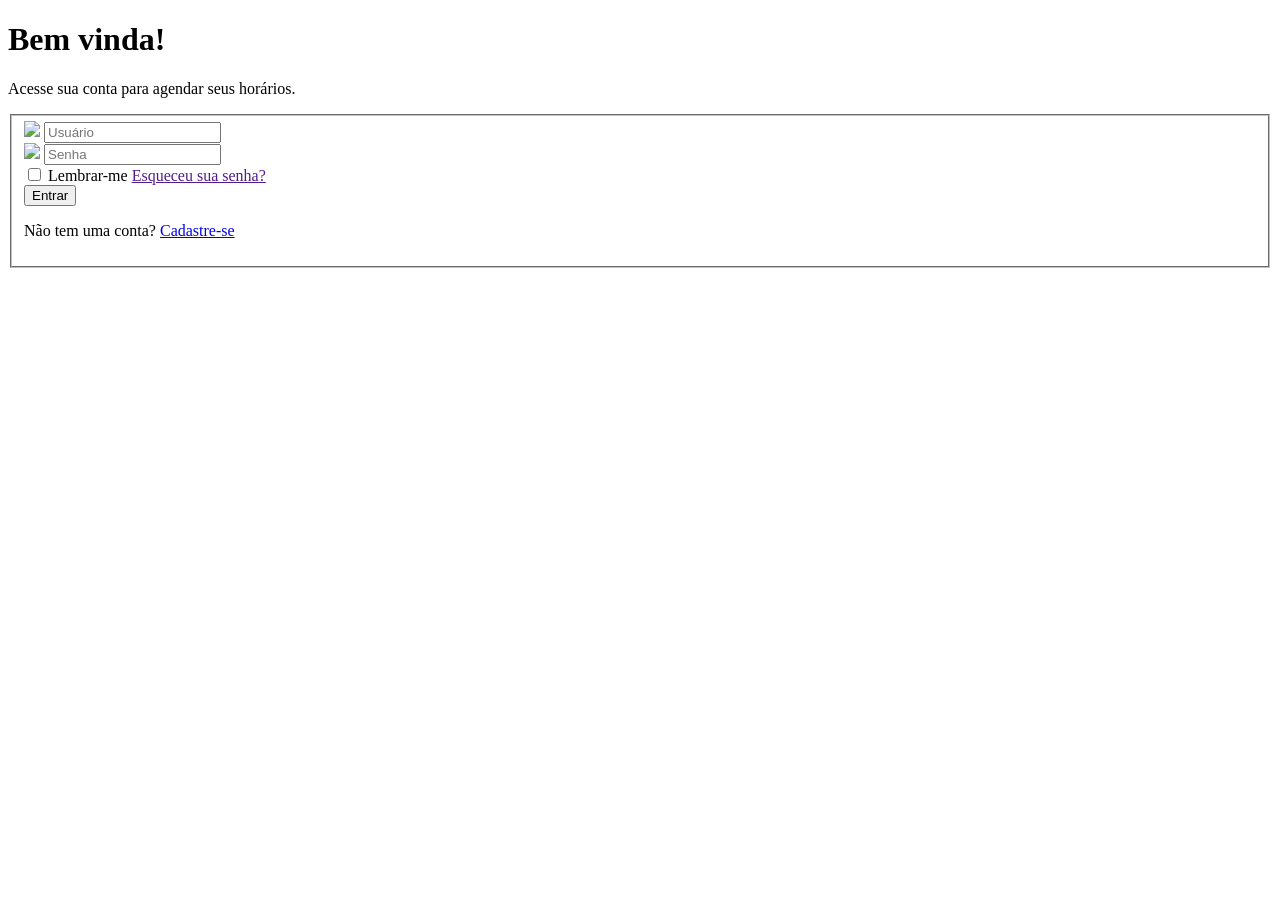
==== index.html @ 5342b72d "Add files via upload" ====
<!DOCTYPE html>
<html lang="en">
<head>
    <meta charset="UTF-8">
    <meta name="viewport" content="width=device-width, initial-scale=1.0">
    <link rel="stylesheet" href="css/style.css">
    <title>login</title>
</head>
<body>
    <h1>Bem vinda!</h1>
    <p>Acesse sua conta para agendar seus horários.</p>

    <form action="#" method="post">
        <fieldset>
           <div class="input-group">
                <img src="img/perfil.png" class="icon">
                <input type="text" placeholder="Usuário" required name="username">
            </div>
            <div class="input-group2">
                <img src="img/cadeado.png" class="icon">
                <input type="password" placeholder="Senha" required name="password">
            </div>
            <div class="rem">
                <input type="checkbox" id="remember">
                <label for="remember">Lembrar-me</label>
                <a href="" class="forgot-password">Esqueceu sua senha?</a>
            </div>

            <div class="action">
                <input type="submit" value="Entrar" class="btn">
            </div>
            <div class="divider">
                <span></span>
            </div>
            <div>
                <p class="register-text">
                        Não tem uma conta? <a href="cadastro.html">Cadastre-se</a>
                </p>
            </div>
        </fieldset>
    </form>
    
</body>
</html>
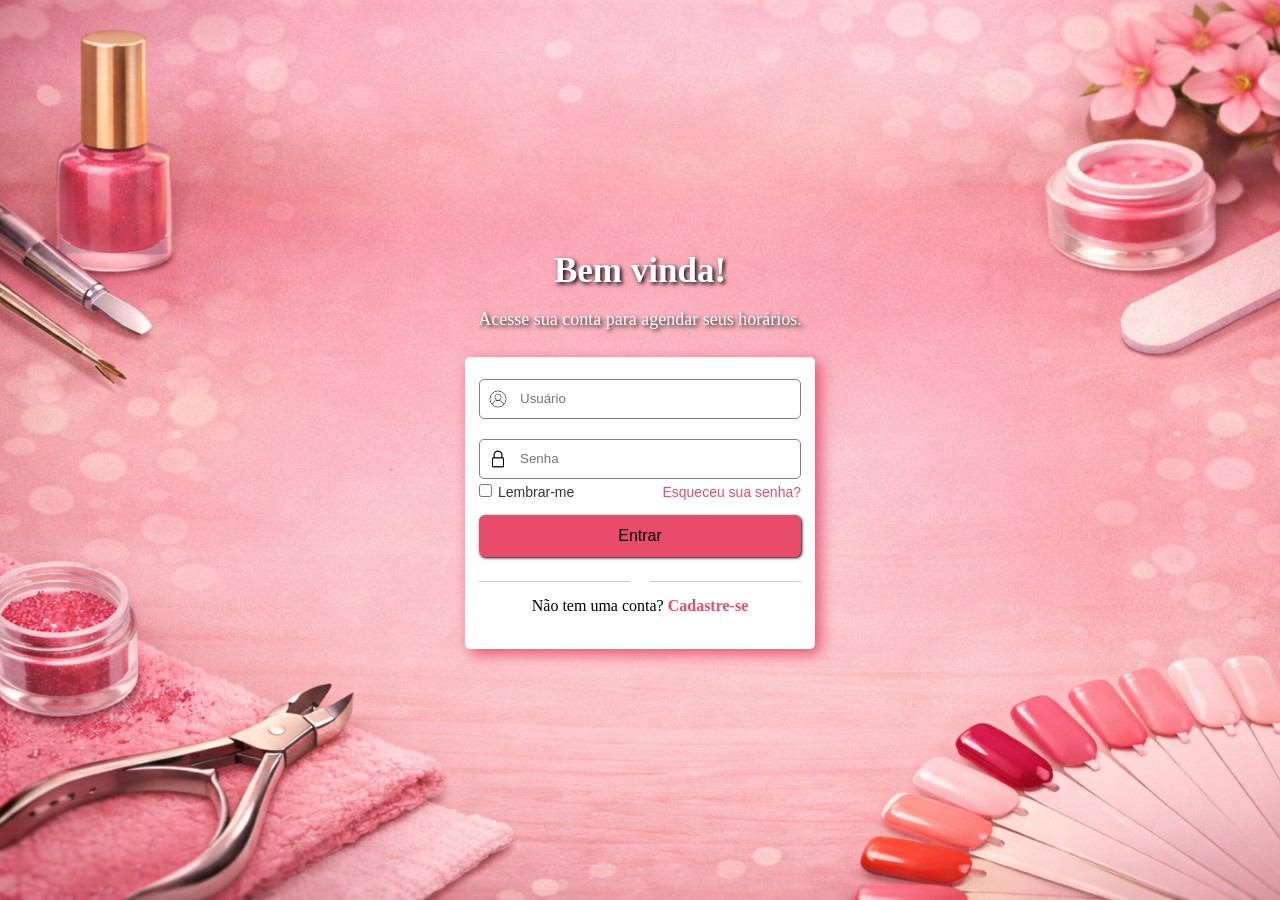
==== commit 6e7a2663: "Add files via upload" ====
--- a/index.html
+++ b/index.html
@@ -23,7 +23,7 @@
             <div class="rem">
                 <input type="checkbox" id="remember">
                 <label for="remember">Lembrar-me</label>
-                <a href="" class="forgot-password">Esqueceu sua senha?</a>
+                <a href="senha.html" class="forgot-password">Esqueceu sua senha?</a>
             </div>
 
             <div class="action">
--- a/css/style.css
+++ b/css/style.css
@@ -0,0 +1,205 @@
+ html {
+    background-color: rosybrown;
+    font-family: Arial, Helvetica, sans-serif;
+ }
+ 
+ body {
+    display: flex;
+    flex-direction: column;
+    justify-content: center;
+    align-items: center;
+    min-height: 100vh;
+    margin: 0;
+    background-image: url(../img/ChatGPT\ Image\ 23\ de\ mar.\ de\ 2026\,\ 11_54_16.png);
+    background-repeat: no-repeat;
+    background-size: cover;
+ }
+  
+ form {
+    width: 350px;
+    background-color: white;
+    border-radius: 5px;
+    box-shadow: 5px 5px 15px #E94B6A;
+    }
+
+ fieldset {
+    border: none;
+    border-radius: 20px;
+ }
+ 
+
+ input,
+ label {
+  display: block;  
+  box-sizing: border-box;
+  width: 100%;
+ }
+
+ label {
+    margin-bottom: .25em;
+ }
+
+ input {
+    padding: .75em;
+    border-radius: 5px;
+    margin-bottom: 1.5em;
+    border: 1px solid gray;
+ }
+
+ h1 {
+    margin: 0;
+    font-family: Cambria, Cochin, Georgia, Times, 'Times New Roman', serif;
+    font-size: 35px;
+    color: white;
+    text-shadow: 2px 2px 4px black;
+ }
+
+ p {
+    margin-bottom: 1.5em;
+    font-family: Cambria, Cochin, Georgia, Times, 'Times New Roman', serif;
+    font-size: 18px;
+    color: white;
+    text-shadow: 2px 2px 4px black;
+ }
+
+ .btn {
+    background-color: #E94B6A;
+    color: black;
+    border: none;
+    border-radius: .40em;
+    box-shadow: 1px 1px 3px black;
+    font-size: 16px;
+ }
+
+.btn:hover {
+    background-color: #E94B6A;
+    color: white;
+    border: none;
+    border-radius: .40em;
+    box-shadow: 1px 1px 5px black;
+    cursor: pointer;
+    font-size: 16px;
+}
+ 
+ .btn:active {
+    background-color: #E94B6A;
+    color: white;
+    border: none;
+    border-radius: .40em;
+    box-shadow: 1px 1px 5px black;
+    cursor: pointer;
+    font-size: 16px;
+    transform: translateY(2px);
+}
+
+div.rem {
+    display: flex;
+    align-items: center;
+    gap: 6px;
+    align-items: flex-start;
+    margin-left: 10px;
+}
+
+#remember {
+    margin: 0;
+    top: -15px;
+    left: -10px;
+    width: auto;
+}
+
+label[for="remember"] {
+    font-size: 14px;
+    color: #333;
+    margin: 0;
+    top: -15px;
+    left: -10px;
+    width: auto;
+}
+
+#remember, label[for="remember"] {
+    position: relative;
+    cursor:pointer;
+}
+
+.forgot-password {
+    position: relative;
+    margin-left: auto;
+    font-size: 14px;
+    color: #E94B6A;
+    text-decoration: none;
+    top: -15px;
+    width: auto;
+}
+
+.forgot-password:hover {
+    color: #a20ee7;
+    text-decoration: underline;
+}
+
+.input-group {
+    margin-top: 1em;
+}
+
+.input-group, .input-group2 {
+    position: relative;
+    width: 100%;
+}
+
+.input-group input, .input-group2 input {
+    width: 100%;
+    padding-left: 40px; /* espaço pro ícone */
+    height: 40px;
+}
+
+.input-group .icon, .input-group2 .icon {
+    position: absolute;
+    left: 10px;
+    top: 50%;
+    transform: translateY(-50%);
+    width: 18px; /* controla tamanho */
+    height: 18px;
+    pointer-events: none;
+}
+
+.register-text {
+    text-align: center;
+    font-size: 16px;
+    margin-top: 10px;
+    color: black;
+    text-shadow: none;
+}
+
+.register-text a {
+    color:#E94B6A;
+    text-decoration: none;
+    font-weight: bold;
+}
+
+.register-text a:hover {
+    text-decoration: underline;
+}
+
+.divider {
+    display: flex;
+    align-items: center;
+    margin: 15px 0;
+    width: 100%;
+}
+
+.divider::before,
+.divider::after {
+    content: '';
+    flex: 1;
+    height: 1px;
+    background: #ccc;
+}
+
+.divider span {
+    margin: 0 10px;
+    font-size: 12px;
+    color: #777;
+}
+
+#cadastro {
+    padding: 15px
+}
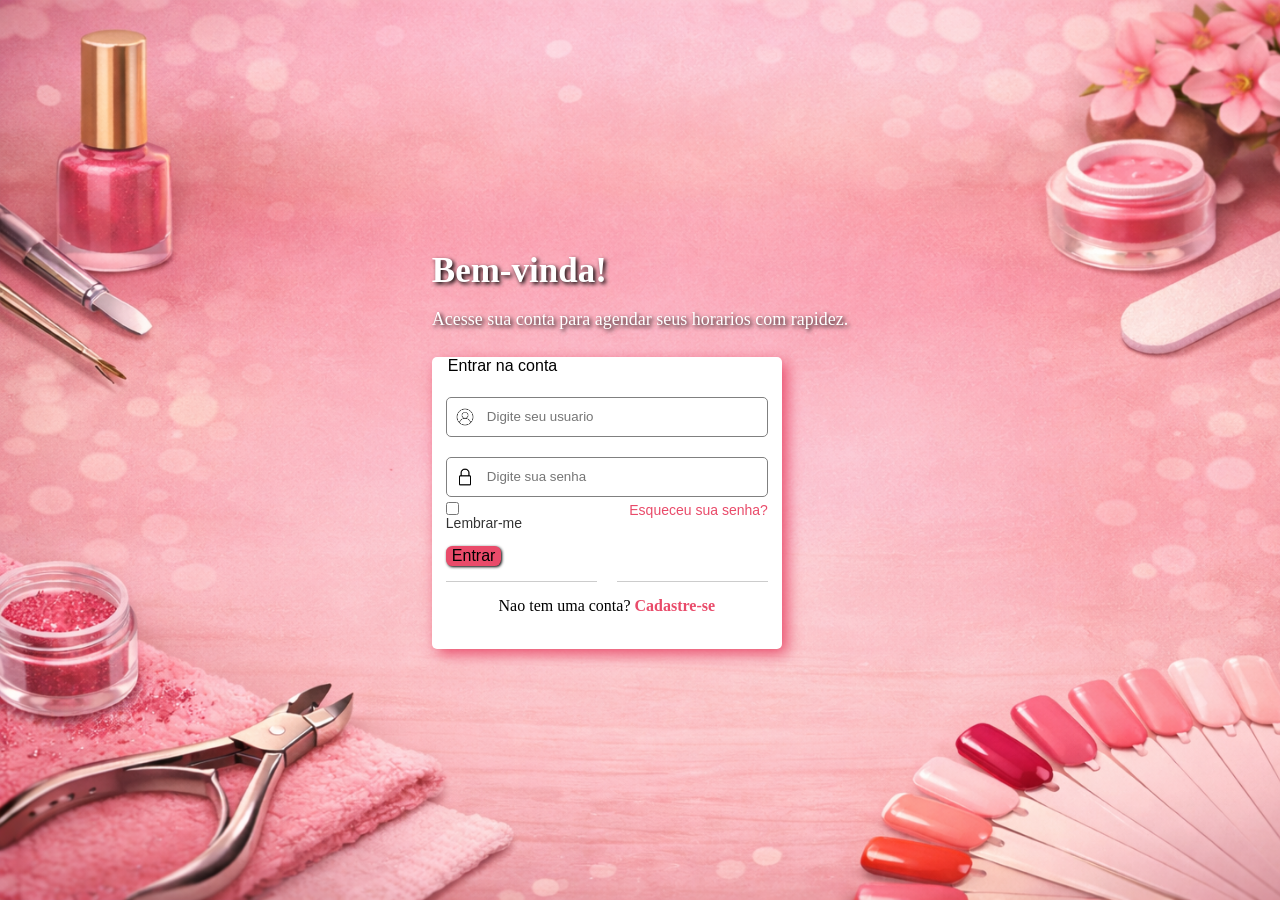
==== commit 977f517b: "Add files via upload" ====
--- a/index.html
+++ b/index.html
@@ -1,44 +1,55 @@
-<!DOCTYPE html>
-<html lang="en">
-<head>
-    <meta charset="UTF-8">
-    <meta name="viewport" content="width=device-width, initial-scale=1.0">
-    <link rel="stylesheet" href="css/style.css">
-    <title>login</title>
-</head>
-<body>
-    <h1>Bem vinda!</h1>
-    <p>Acesse sua conta para agendar seus horários.</p>
-
-    <form action="#" method="post">
-        <fieldset>
-           <div class="input-group">
-                <img src="img/perfil.png" class="icon">
-                <input type="text" placeholder="Usuário" required name="username">
-            </div>
-            <div class="input-group2">
-                <img src="img/cadeado.png" class="icon">
-                <input type="password" placeholder="Senha" required name="password">
-            </div>
-            <div class="rem">
-                <input type="checkbox" id="remember">
-                <label for="remember">Lembrar-me</label>
-                <a href="senha.html" class="forgot-password">Esqueceu sua senha?</a>
-            </div>
-
-            <div class="action">
-                <input type="submit" value="Entrar" class="btn">
-            </div>
-            <div class="divider">
-                <span></span>
-            </div>
-            <div>
-                <p class="register-text">
-                        Não tem uma conta? <a href="cadastro.html">Cadastre-se</a>
-                </p>
-            </div>
-        </fieldset>
-    </form>
-    
-</body>
-</html>+<!DOCTYPE html>
+<html lang="pt-BR">
+<head>
+    <meta charset="UTF-8">
+    <meta name="viewport" content="width=device-width, initial-scale=1.0">
+    <link rel="stylesheet" href="css/style.css">
+    <title>Login | Agenda da Manicure</title>
+</head>
+<body>
+    <main class="auth-page">
+        <section class="hero-copy">
+            <h1>Bem-vinda!</h1>
+            <p>Acesse sua conta para agendar seus horarios com rapidez.</p>
+        </section>
+
+        <form class="card auth-form" id="login-form" action="#" method="post">
+            <fieldset>
+                <legend>Entrar na conta</legend>
+
+                <div class="input-group">
+                    <img src="img/perfil.png" class="icon" alt="">
+                    <input id="username" type="text" placeholder="Digite seu usuario" required name="username" autocomplete="username">
+                </div>
+
+                <div class="input-group">
+                    <img src="img/cadeado.png" class="icon" alt="">
+                    <input id="password" type="password" placeholder="Digite sua senha" required name="password" autocomplete="current-password">
+                </div>
+
+                <div class="rem">
+                    <div class="checkbox-group">
+                        <input type="checkbox" id="remember" name="remember">
+                        <label for="remember">Lembrar-me</label>
+                    </div>
+                    <a href="senha.html" class="forgot-password">Esqueceu sua senha?</a>
+                </div>
+
+                <div class="action">
+                    <button type="submit" class="btn">Entrar</button>
+                </div>
+
+                <div class="divider" aria-hidden="true">
+                    <span></span>
+                </div>
+
+                <p class="register-text">
+                    Nao tem uma conta? <a href="cadastro.html">Cadastre-se</a>
+                </p>
+            </fieldset>
+        </form>
+    </main>
+
+    <script src="js/script.js"></script>
+</body>
+</html>
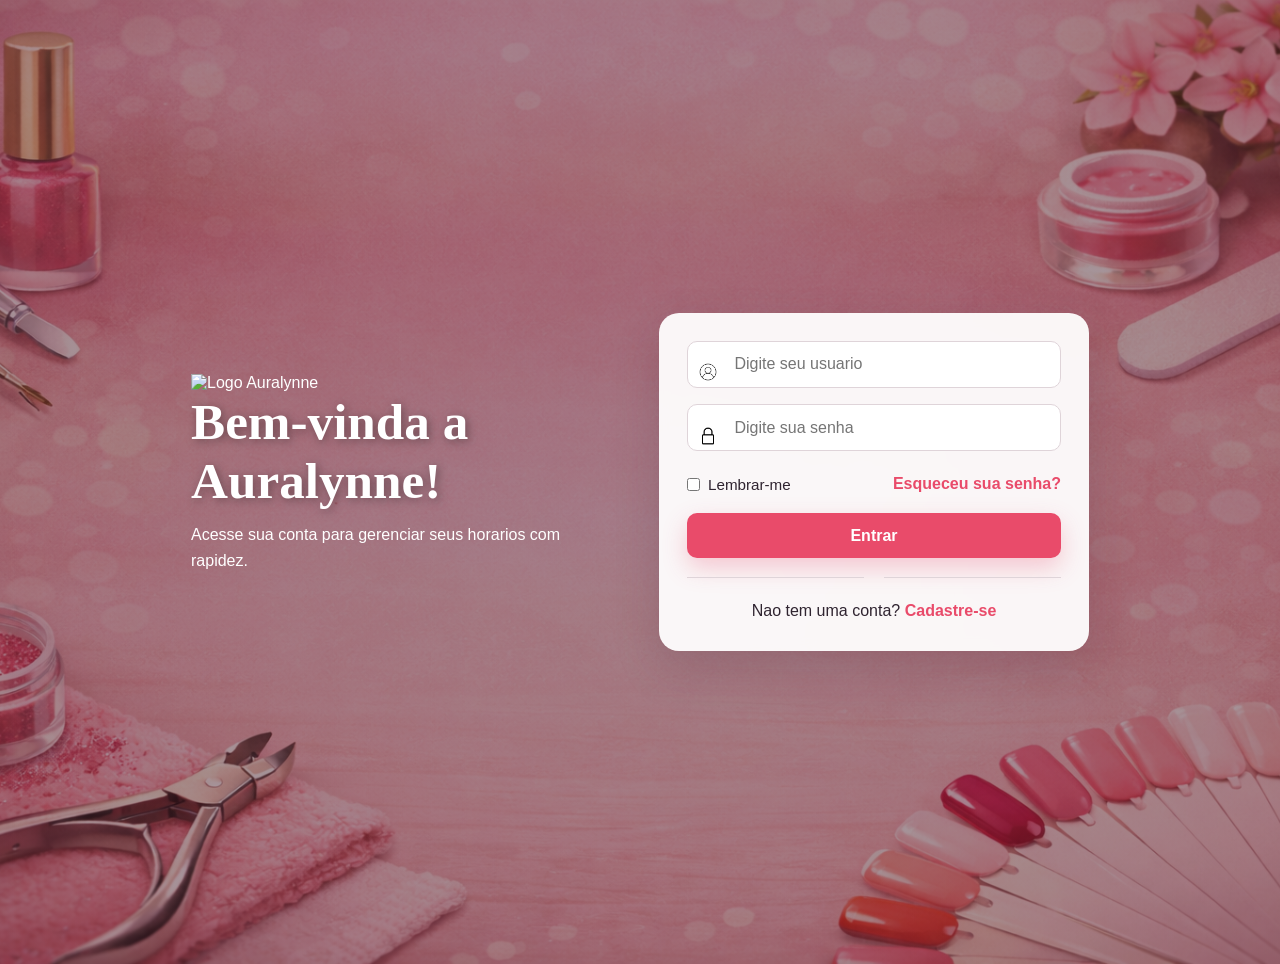
==== commit 009532e5: "Add files via upload" ====
--- a/index.html
+++ b/index.html
@@ -4,29 +4,34 @@
     <meta charset="UTF-8">
     <meta name="viewport" content="width=device-width, initial-scale=1.0">
     <link rel="stylesheet" href="css/style.css">
-    <title>Login | Agenda da Manicure</title>
+    <link rel="icon" type="image/png" href="img/ico.png">
+    <title>Login | Auralynne</title>
 </head>
 <body>
     <main class="auth-page">
+        <!-- aqui fica a apresentacao principal da tela de login -->
         <section class="hero-copy">
-            <h1>Bem-vinda!</h1>
-            <p>Acesse sua conta para agendar seus horarios com rapidez.</p>
+            <img src="img/0a9de795-2aa3-4b77-90eb-af8722986f81.png" alt="Logo Auralynne" class="hero-logo">
+            <h1>Bem-vinda a Auralynne!</h1>
+            <p>Acesse sua conta para gerenciar seus horarios com rapidez.</p>
         </section>
 
+        <!-- formulario de entrada da usuaria -->
         <form class="card auth-form" id="login-form" action="#" method="post">
             <fieldset>
-                <legend>Entrar na conta</legend>
-
+                <!-- campo de usuario -->
                 <div class="input-group">
                     <img src="img/perfil.png" class="icon" alt="">
                     <input id="username" type="text" placeholder="Digite seu usuario" required name="username" autocomplete="username">
                 </div>
 
+                <!-- campo de senha -->
                 <div class="input-group">
                     <img src="img/cadeado.png" class="icon" alt="">
                     <input id="password" type="password" placeholder="Digite sua senha" required name="password" autocomplete="current-password">
                 </div>
 
+                <!-- parte de lembrar login e recuperar senha -->
                 <div class="rem">
                     <div class="checkbox-group">
                         <input type="checkbox" id="remember" name="remember">
@@ -35,6 +40,7 @@
                     <a href="senha.html" class="forgot-password">Esqueceu sua senha?</a>
                 </div>
 
+                <!-- botao principal para entrar -->
                 <div class="action">
                     <button type="submit" class="btn">Entrar</button>
                 </div>
@@ -43,6 +49,7 @@
                     <span></span>
                 </div>
 
+                <!-- link para criar conta nova -->
                 <p class="register-text">
                     Nao tem uma conta? <a href="cadastro.html">Cadastre-se</a>
                 </p>
--- a/css/style.css
+++ b/css/style.css
@@ -1,205 +1,749 @@
- html {
-    background-color: rosybrown;
-    font-family: Arial, Helvetica, sans-serif;
- }
- 
- body {
-    display: flex;
-    flex-direction: column;
-    justify-content: center;
-    align-items: center;
-    min-height: 100vh;
-    margin: 0;
-    background-image: url(../img/ChatGPT\ Image\ 23\ de\ mar.\ de\ 2026\,\ 11_54_16.png);
-    background-repeat: no-repeat;
-    background-size: cover;
- }
-  
- form {
-    width: 350px;
-    background-color: white;
-    border-radius: 5px;
-    box-shadow: 5px 5px 15px #E94B6A;
-    }
-
- fieldset {
-    border: none;
-    border-radius: 20px;
- }
- 
-
- input,
- label {
-  display: block;  
-  box-sizing: border-box;
-  width: 100%;
- }
-
- label {
-    margin-bottom: .25em;
- }
-
- input {
-    padding: .75em;
-    border-radius: 5px;
-    margin-bottom: 1.5em;
-    border: 1px solid gray;
- }
-
- h1 {
-    margin: 0;
-    font-family: Cambria, Cochin, Georgia, Times, 'Times New Roman', serif;
-    font-size: 35px;
-    color: white;
-    text-shadow: 2px 2px 4px black;
- }
-
- p {
-    margin-bottom: 1.5em;
-    font-family: Cambria, Cochin, Georgia, Times, 'Times New Roman', serif;
-    font-size: 18px;
-    color: white;
-    text-shadow: 2px 2px 4px black;
- }
-
- .btn {
-    background-color: #E94B6A;
-    color: black;
-    border: none;
-    border-radius: .40em;
-    box-shadow: 1px 1px 3px black;
-    font-size: 16px;
- }
-
-.btn:hover {
-    background-color: #E94B6A;
-    color: white;
-    border: none;
-    border-radius: .40em;
-    box-shadow: 1px 1px 5px black;
-    cursor: pointer;
-    font-size: 16px;
-}
- 
- .btn:active {
-    background-color: #E94B6A;
-    color: white;
-    border: none;
-    border-radius: .40em;
-    box-shadow: 1px 1px 5px black;
-    cursor: pointer;
-    font-size: 16px;
-    transform: translateY(2px);
-}
-
-div.rem {
-    display: flex;
-    align-items: center;
-    gap: 6px;
-    align-items: flex-start;
-    margin-left: 10px;
-}
-
-#remember {
-    margin: 0;
-    top: -15px;
-    left: -10px;
-    width: auto;
-}
-
-label[for="remember"] {
-    font-size: 14px;
-    color: #333;
-    margin: 0;
-    top: -15px;
-    left: -10px;
-    width: auto;
-}
-
-#remember, label[for="remember"] {
-    position: relative;
-    cursor:pointer;
-}
-
-.forgot-password {
-    position: relative;
-    margin-left: auto;
-    font-size: 14px;
-    color: #E94B6A;
-    text-decoration: none;
-    top: -15px;
-    width: auto;
-}
-
-.forgot-password:hover {
-    color: #a20ee7;
-    text-decoration: underline;
-}
-
-.input-group {
-    margin-top: 1em;
-}
-
-.input-group, .input-group2 {
-    position: relative;
-    width: 100%;
-}
-
-.input-group input, .input-group2 input {
-    width: 100%;
-    padding-left: 40px; /* espaço pro ícone */
-    height: 40px;
-}
-
-.input-group .icon, .input-group2 .icon {
-    position: absolute;
-    left: 10px;
-    top: 50%;
-    transform: translateY(-50%);
-    width: 18px; /* controla tamanho */
-    height: 18px;
-    pointer-events: none;
-}
-
-.register-text {
-    text-align: center;
-    font-size: 16px;
-    margin-top: 10px;
-    color: black;
-    text-shadow: none;
-}
-
-.register-text a {
-    color:#E94B6A;
-    text-decoration: none;
-    font-weight: bold;
-}
-
-.register-text a:hover {
-    text-decoration: underline;
-}
-
-.divider {
-    display: flex;
-    align-items: center;
-    margin: 15px 0;
-    width: 100%;
-}
-
-.divider::before,
-.divider::after {
-    content: '';
-    flex: 1;
-    height: 1px;
-    background: #ccc;
-}
-
-.divider span {
-    margin: 0 10px;
-    font-size: 12px;
-    color: #777;
-}
-
-#cadastro {
-    padding: 15px
-}+:root {
+    --primary: #e94b6a;
+    --primary-dark: #c53855;
+    --accent: #2e2e48;
+    --surface: rgba(255, 255, 255, 0.94);
+    --surface-strong: #ffffff;
+    --text: #2f2430;
+    --muted: #6b5a65;
+    --border: #dfd4d9;
+    --shadow: 0 18px 45px rgba(79, 32, 49, 0.18);
+}
+
+html {
+    font-family: Arial, Helvetica, sans-serif;
+    color: var(--text);
+}
+
+body {
+    margin: 0;
+    min-height: 100vh;
+    background-image: linear-gradient(rgba(69, 31, 44, 0.48), rgba(69, 31, 44, 0.48)), url("../img/ChatGPT Image 23 de mar. de 2026, 11_54_16.png");
+    background-repeat: no-repeat;
+    background-position: center;
+    background-size: cover;
+}
+
+.auth-page,
+.dashboard-page {
+    min-height: 100vh;
+}
+
+.auth-page {
+    display: flex;
+    align-items: center;
+    justify-content: center;
+    gap: 48px;
+    padding: 32px 20px;
+}
+
+.hero-copy {
+    max-width: 420px;
+    color: #fff;
+}
+
+h1,
+h2,
+legend {
+    margin: 0 0 12px;
+    font-family: Cambria, Cochin, Georgia, Times, "Times New Roman", serif;
+}
+
+h1 {
+    font-size: clamp(2.2rem, 4vw, 3.2rem);
+    color: #fff;
+    text-shadow: 2px 2px 10px rgba(0, 0, 0, 0.35);
+}
+
+h2 {
+    font-size: 1.6rem;
+}
+
+p {
+    margin: 0 0 1rem;
+    line-height: 1.6;
+}
+
+.hero-copy p,
+.calendar-header p {
+    color: #fff;
+}
+
+.card {
+    width: min(100%, 430px);
+    background: var(--surface);
+    border-radius: 20px;
+    box-shadow: var(--shadow);
+    backdrop-filter: blur(6px);
+}
+
+.auth-form {
+    padding: 0;
+}
+
+fieldset {
+    border: none;
+    margin: 0;
+    padding: 28px;
+}
+
+legend {
+    font-size: 1.3rem;
+    font-weight: bold;
+    padding: 0;
+}
+
+label {
+    display: block;
+    margin-bottom: 0.35rem;
+    font-size: 0.95rem;
+    font-weight: 600;
+    color: var(--text);
+}
+
+input,
+button,
+select {
+    width: 100%;
+    box-sizing: border-box;
+    padding: 0.85rem 0.95rem;
+    margin-bottom: 1rem;
+    border: 1px solid var(--border);
+    border-radius: 10px;
+    font-size: 1rem;
+    color: var(--text);
+    background: var(--surface-strong);
+}
+
+input:focus,
+button:focus,
+select:focus,
+a:focus {
+    outline: 2px solid rgba(233, 75, 106, 0.35);
+    outline-offset: 2px;
+}
+
+.btn {
+    margin-bottom: 0;
+    background-color: var(--primary);
+    color: #fff;
+    border: none;
+    box-shadow: 0 10px 25px rgba(233, 75, 106, 0.28);
+    font-weight: 700;
+    transition: background-color 0.2s ease, transform 0.2s ease;
+    cursor: pointer;
+}
+
+.btn:hover {
+    background-color: var(--primary-dark);
+}
+
+.btn:active {
+    transform: translateY(1px);
+}
+
+.input-group {
+    position: relative;
+    width: 100%;
+}
+
+.input-group input {
+    padding-left: 2.9rem;
+}
+
+.input-group .icon {
+    position: absolute;
+    left: 12px;
+    top: 50%;
+    width: 18px;
+    height: 18px;
+    pointer-events: none;
+    transform: translateY(-50%);
+}
+
+.rem {
+    display: flex;
+    align-items: center;
+    justify-content: space-between;
+    gap: 12px;
+    margin: 0.5rem 0 1.25rem;
+}
+
+.checkbox-group {
+    display: flex;
+    align-items: center;
+    gap: 8px;
+}
+
+.checkbox-group input {
+    width: auto;
+    margin: 0;
+}
+
+.checkbox-group label {
+    margin: 0;
+    font-weight: 500;
+}
+
+.forgot-password,
+.register-text a {
+    color: var(--primary);
+    text-decoration: none;
+    font-weight: 700;
+}
+
+.forgot-password:hover,
+.register-text a:hover {
+    text-decoration: underline;
+}
+
+.register-text {
+    margin: 0;
+    text-align: center;
+    color: var(--text);
+}
+
+.divider {
+    display: flex;
+    align-items: center;
+    margin: 1.2rem 0;
+    width: 100%;
+}
+
+.divider::before,
+.divider::after {
+    content: "";
+    flex: 1;
+    height: 1px;
+    background: var(--border);
+}
+
+.divider span {
+    margin: 0 10px;
+    font-size: 12px;
+    color: var(--muted);
+}
+
+#cadastro {
+    padding: 0;
+}
+
+.dashboard-page {
+    background-image: linear-gradient(rgba(241, 171, 189, 0.16), rgba(246, 219, 228, 0.22)), url("../img/ChatGPT Image 23 de mar. de 2026, 11_54_16.png");
+    background-position: center top;
+    background-size: cover;
+    color: var(--text);
+    padding: 46px 24px 40px;
+}
+
+.dashboard-shell {
+    width: min(835px, 100%);
+    margin: 0 auto;
+}
+
+.dashboard-header {
+    width: 100%;
+    background: linear-gradient(180deg, #eb4d71, #e94669);
+    border-radius: 14px;
+    display: grid;
+    grid-template-columns: 120px 1fr 120px;
+    align-items: center;
+    padding: 13px 20px;
+    box-sizing: border-box;
+    box-shadow: 0 8px 18px rgba(181, 62, 91, 0.18);
+    column-gap: 12px;
+}
+
+.topbar-links span {
+    font-size: 0.9rem;
+    color: rgba(255, 255, 255, 0.88);
+}
+
+.header-logo {
+    width: 48px;
+    height: 48px;
+    justify-self: start;
+}
+
+.header-logo img {
+    width: 100%;
+    height: 100%;
+    object-fit: cover;
+    border-radius: 4px;
+    background: white;
+}
+
+.header-menu {
+    display: flex;
+    align-items: center;
+    justify-content: center;
+    min-width: 0;
+}
+
+.menu {
+    display: flex;
+    list-style: none;
+    gap: 18px;
+    margin: 0;
+    padding: 0;
+    justify-content: center;
+    align-items: center;
+    flex-wrap: nowrap;
+}
+
+.menu li {
+    min-width: auto;
+    padding: 10px 15px;
+    cursor: pointer;
+    border-radius: 8px;
+    transition: color 0.2s ease, background-color 0.2s ease;
+    color: white;
+    font-size: 0.95rem;
+    text-align: center;
+}
+
+.menu li:hover,
+.menu .active {
+    color: white;
+    background: #212b59;
+}
+
+.logout {
+    width: auto;
+    margin: 0;
+    padding: 9px 18px;
+    background: #ff6e68;
+    color: white;
+    border: 1px solid rgba(115, 20, 36, 0.2);
+    box-shadow: 0 2px 8px rgba(115, 20, 36, 0.14);
+    border-radius: 10px;
+    font-size: 0.95rem;
+    justify-self: end;
+}
+
+.dashboard-container {
+    width: 100%;
+    margin: 8px auto 0;
+}
+
+.dashboard-card {
+    display: block;
+    background: rgba(255, 255, 255, 0.92);
+    border-radius: 18px;
+    padding: 20px;
+    box-shadow: 0 14px 28px rgba(191, 86, 111, 0.16);
+    border: 1px solid rgba(255, 255, 255, 0.72);
+}
+
+.calendar-panel {
+    background: rgba(255, 255, 255, 0.96);
+    border-radius: 10px;
+    padding: 20px 18px;
+    border: 1px solid #e6e6e6;
+    box-shadow: 0 0 14px rgba(247, 99, 142, 0.38);
+}
+
+#agendamento {
+    display: flex;
+    flex-direction: column;
+    gap: 15px;
+}
+
+#client-form {
+    display: flex;
+    flex-direction: column;
+    gap: 15px;
+}
+
+#agendamento input,
+#agendamento select,
+#client-form input {
+    border-radius: 5px;
+    border: 1px solid #d2d2d2;
+    background: #fff;
+    margin-bottom: 0;
+    font-size: 0.95rem;
+    height: 38px;
+    color: #555;
+    padding: 0.7rem 0.8rem;
+}
+
+#agendamento .btn {
+    width: 100%;
+    margin-top: 2px;
+    border-radius: 8px;
+    box-shadow: 0 4px 10px rgba(115, 20, 36, 0.18);
+    color: #111;
+    font-size: 0.95rem;
+    height: 42px;
+}
+
+#client-form .btn {
+    width: 100%;
+    margin-top: 2px;
+    border-radius: 8px;
+    box-shadow: 0 4px 10px rgba(115, 20, 36, 0.18);
+    color: #111;
+    font-size: 0.95rem;
+    height: 42px;
+}
+
+.calendar-topbar {
+    display: flex;
+    align-items: center;
+    gap: 10px;
+    margin-bottom: 14px;
+}
+
+.calendar-nav {
+    display: flex;
+    gap: 2px;
+}
+
+.calendar-arrow {
+    width: 42px;
+    height: 37px;
+    margin: 0;
+    padding: 0;
+    border: none;
+    border-radius: 8px;
+    background: var(--primary);
+    color: white;
+    font-size: 1.9rem;
+    line-height: 1;
+    box-shadow: none;
+}
+
+.calendar-topbar h2 {
+    margin: 0;
+    font-size: 1.08rem;
+    font-family: Arial, Helvetica, sans-serif;
+    font-weight: 700;
+    color: #111;
+    text-transform: lowercase;
+}
+
+.calendar-section {
+    background: #fff;
+    border: 1px solid #dfdfdf;
+    border-radius: 2px;
+    padding: 0;
+    overflow: hidden;
+}
+
+#calendar {
+    background: white;
+    padding: 0;
+    border-radius: 0;
+    box-shadow: none;
+    min-height: 320px;
+}
+
+.fc {
+    --fc-border-color: #ece4de;
+    --fc-page-bg-color: #ffffff;
+    --fc-neutral-bg-color: #faf8f6;
+}
+
+.fc .fc-scrollgrid,
+.fc-theme-standard td,
+.fc-theme-standard th {
+    border-color: #ece4de;
+}
+
+.fc .fc-toolbar.fc-header-toolbar {
+    display: none;
+}
+
+.fc-col-header-cell {
+    background: var(--primary);
+    color: white;
+    font-weight: bold;
+}
+
+.fc .fc-col-header-cell-cushion {
+    color: white;
+    padding: 4px 4px;
+    font-size: 0.84rem;
+    font-weight: 700;
+}
+
+.fc-timegrid-slot {
+    height: 31px;
+}
+
+.fc-timegrid-slot-label-cushion,
+.fc-timegrid-axis-cushion {
+    color: #111;
+    font-size: 0.78rem;
+}
+
+.fc-timegrid-slot-lane {
+    background: #fff;
+}
+
+.fc-theme-standard td,
+.fc-theme-standard th,
+.fc .fc-scrollgrid {
+    border-color: #d9d9d9;
+}
+
+.fc .fc-timegrid-slot-label {
+    vertical-align: top;
+}
+
+.fc .fc-timegrid-axis-cushion {
+    padding-top: 2px;
+}
+
+.fc .fc-resource-timeline-divider,
+.fc .fc-timegrid-divider {
+    padding: 0;
+}
+
+.fc-day-today {
+    background: rgba(233, 75, 106, 0.06) !important;
+}
+
+.fc-event {
+    border-radius: 6px;
+    border: none;
+    font-size: 10px;
+    font-weight: 700;
+    padding: 3px 4px;
+}
+
+.fc-license-message {
+    display: none;
+}
+
+.booking-drawer {
+    position: fixed;
+    top: 0;
+    right: 0;
+    width: min(390px, 100%);
+    height: 100vh;
+    padding: 18px;
+    box-sizing: border-box;
+    transform: translateX(100%);
+    transition: transform 0.25s ease;
+    z-index: 30;
+    pointer-events: none;
+}
+
+.booking-drawer.is-open {
+    transform: translateX(0);
+    pointer-events: auto;
+}
+
+.booking-drawer-card {
+    height: 100%;
+    background: #fff;
+    border-radius: 18px 0 0 18px;
+    padding: 22px 18px;
+    box-shadow: -12px 0 30px rgba(96, 45, 60, 0.2);
+    border-left: 1px solid #f0d6dd;
+}
+
+.drawer-header {
+    display: flex;
+    align-items: center;
+    justify-content: space-between;
+    gap: 12px;
+    margin-bottom: 18px;
+}
+
+.drawer-header h2 {
+    margin: 0;
+    font-size: 1.1rem;
+    font-family: Arial, Helvetica, sans-serif;
+}
+
+.drawer-close {
+    width: 38px;
+    height: 38px;
+    margin: 0;
+    padding: 0;
+    border: 1px solid #ead0d8;
+    border-radius: 10px;
+    background: #fff5f8;
+    color: #be4d68;
+    font-size: 1.7rem;
+    line-height: 1;
+    box-shadow: none;
+}
+
+.drawer-backdrop {
+    position: fixed;
+    inset: 0;
+    background: rgba(58, 28, 39, 0.28);
+    z-index: 20;
+}
+
+.settings-card {
+    overflow-y: auto;
+}
+
+.settings-menu {
+    display: grid;
+    grid-template-columns: repeat(2, 1fr);
+    gap: 10px;
+    margin-bottom: 18px;
+}
+
+.settings-tab {
+    margin: 0;
+    padding: 10px 12px;
+    border-radius: 10px;
+    border: 1px solid #ead0d8;
+    background: #fff5f8;
+    color: #9d4d65;
+    font-size: 0.9rem;
+    box-shadow: none;
+}
+
+.settings-tab.active {
+    background: var(--primary);
+    color: white;
+    border-color: var(--primary);
+}
+
+.settings-panel {
+    display: none;
+}
+
+.settings-panel.active {
+    display: block;
+}
+
+.settings-panel h3 {
+    margin: 0 0 14px;
+    font-size: 1rem;
+    font-family: Arial, Helvetica, sans-serif;
+}
+
+.settings-form {
+    display: flex;
+    flex-direction: column;
+    gap: 12px;
+    margin-bottom: 16px;
+}
+
+.settings-form input {
+    margin: 0;
+}
+
+.settings-list {
+    display: flex;
+    flex-direction: column;
+    gap: 10px;
+}
+
+.settings-item {
+    display: flex;
+    justify-content: space-between;
+    align-items: center;
+    gap: 12px;
+    padding: 12px;
+    border-radius: 10px;
+    background: #fff7fa;
+    border: 1px solid #f0d7df;
+}
+
+.settings-item strong,
+.settings-item span {
+    display: block;
+}
+
+.settings-item span {
+    margin-top: 4px;
+    font-size: 0.82rem;
+    color: #7f6973;
+}
+
+.danger-btn {
+    width: auto;
+    margin: 0;
+    padding: 8px 10px;
+    border-radius: 8px;
+    border: none;
+    background: #ff7b88;
+    color: white;
+    box-shadow: none;
+}
+
+.status-pill {
+    padding: 6px 10px;
+    border-radius: 999px;
+    background: #fff0c8;
+    color: #9c6a00;
+    font-size: 0.8rem;
+    font-weight: 700;
+}
+
+.empty-state {
+    margin: 0;
+    padding: 14px;
+    border-radius: 10px;
+    background: #fff7fa;
+    border: 1px dashed #efc8d5;
+    color: #7f6973;
+    text-align: center;
+}
+
+@media (max-width: 980px) {
+    .auth-page {
+        flex-direction: column;
+        text-align: center;
+    }
+
+    .hero-copy {
+        max-width: 540px;
+    }
+
+    .dashboard-header {
+        grid-template-columns: 96px 1fr 96px;
+        gap: 8px;
+        padding: 12px 14px;
+    }
+
+    .menu {
+        gap: 8px;
+    }
+
+    .menu li {
+        padding: 8px 10px;
+        font-size: 0.85rem;
+    }
+}
+
+@media (max-width: 640px) {
+    body {
+        background-position: right center;
+    }
+
+    .auth-page,
+    .dashboard-page {
+        padding-inline: 14px;
+    }
+
+    fieldset {
+        padding: 18px;
+    }
+
+    .rem {
+        flex-direction: column;
+        align-items: stretch;
+    }
+
+    .menu {
+        width: 100%;
+        gap: 6px;
+        flex-wrap: wrap;
+    }
+
+    .menu li {
+        padding: 9px 12px;
+        font-size: 0.88rem;
+    }
+}
